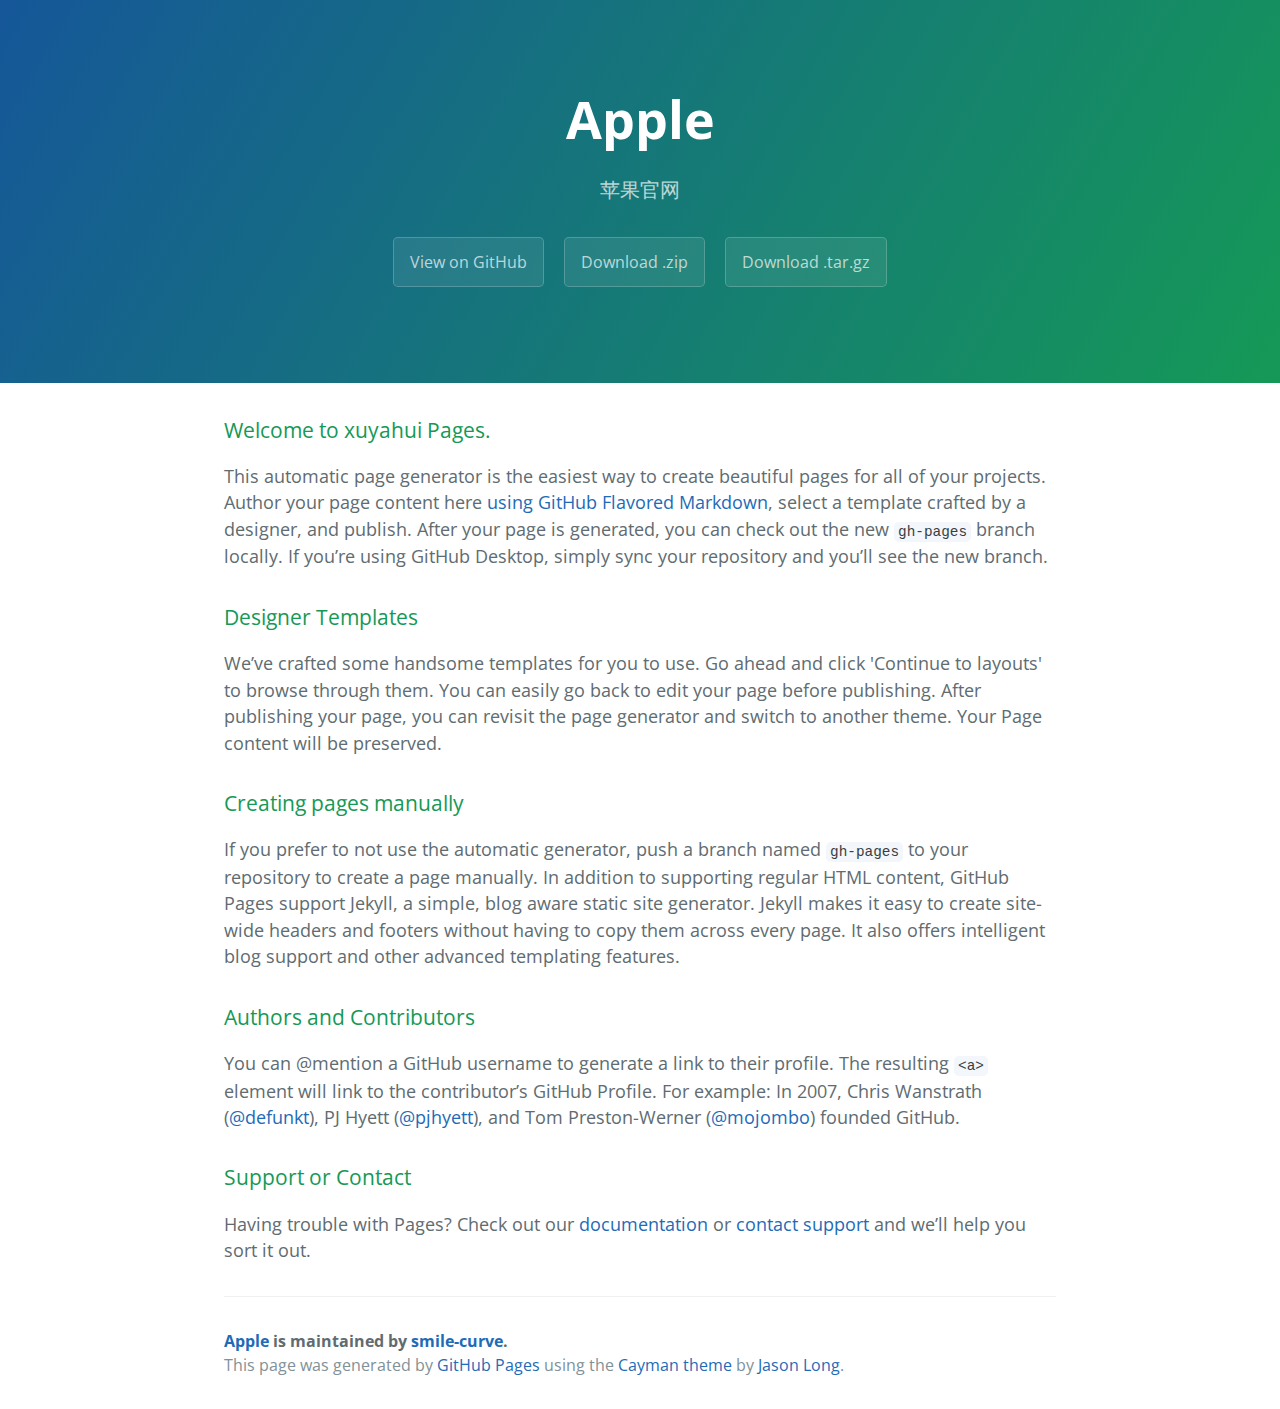
==== index.html @ 1b6114a8 "Create gh-pages branch via GitHub" ====
<!DOCTYPE html>
<html lang="en-us">
  <head>
    <meta charset="UTF-8">
    <title>Apple by smile-curve</title>
    <meta name="viewport" content="width=device-width, initial-scale=1">
    <link rel="stylesheet" type="text/css" href="stylesheets/normalize.css" media="screen">
    <link href='https://fonts.googleapis.com/css?family=Open+Sans:400,700' rel='stylesheet' type='text/css'>
    <link rel="stylesheet" type="text/css" href="stylesheets/stylesheet.css" media="screen">
    <link rel="stylesheet" type="text/css" href="stylesheets/github-light.css" media="screen">
  </head>
  <body>
    <section class="page-header">
      <h1 class="project-name">Apple</h1>
      <h2 class="project-tagline">苹果官网</h2>
      <a href="https://github.com/smile-curve/apple" class="btn">View on GitHub</a>
      <a href="https://github.com/smile-curve/apple/zipball/master" class="btn">Download .zip</a>
      <a href="https://github.com/smile-curve/apple/tarball/master" class="btn">Download .tar.gz</a>
    </section>

    <section class="main-content">
      <h3>
<a id="welcome-to-xuyahui-pages" class="anchor" href="#welcome-to-xuyahui-pages" aria-hidden="true"><span aria-hidden="true" class="octicon octicon-link"></span></a>Welcome to xuyahui Pages.</h3>

<p>This automatic page generator is the easiest way to create beautiful pages for all of your projects. Author your page content here <a href="https://guides.github.com/features/mastering-markdown/">using GitHub Flavored Markdown</a>, select a template crafted by a designer, and publish. After your page is generated, you can check out the new <code>gh-pages</code> branch locally. If you’re using GitHub Desktop, simply sync your repository and you’ll see the new branch.</p>

<h3>
<a id="designer-templates" class="anchor" href="#designer-templates" aria-hidden="true"><span aria-hidden="true" class="octicon octicon-link"></span></a>Designer Templates</h3>

<p>We’ve crafted some handsome templates for you to use. Go ahead and click 'Continue to layouts' to browse through them. You can easily go back to edit your page before publishing. After publishing your page, you can revisit the page generator and switch to another theme. Your Page content will be preserved.</p>

<h3>
<a id="creating-pages-manually" class="anchor" href="#creating-pages-manually" aria-hidden="true"><span aria-hidden="true" class="octicon octicon-link"></span></a>Creating pages manually</h3>

<p>If you prefer to not use the automatic generator, push a branch named <code>gh-pages</code> to your repository to create a page manually. In addition to supporting regular HTML content, GitHub Pages support Jekyll, a simple, blog aware static site generator. Jekyll makes it easy to create site-wide headers and footers without having to copy them across every page. It also offers intelligent blog support and other advanced templating features.</p>

<h3>
<a id="authors-and-contributors" class="anchor" href="#authors-and-contributors" aria-hidden="true"><span aria-hidden="true" class="octicon octicon-link"></span></a>Authors and Contributors</h3>

<p>You can @mention a GitHub username to generate a link to their profile. The resulting <code>&lt;a&gt;</code> element will link to the contributor’s GitHub Profile. For example: In 2007, Chris Wanstrath (<a href="https://github.com/defunkt" class="user-mention">@defunkt</a>), PJ Hyett (<a href="https://github.com/pjhyett" class="user-mention">@pjhyett</a>), and Tom Preston-Werner (<a href="https://github.com/mojombo" class="user-mention">@mojombo</a>) founded GitHub.</p>

<h3>
<a id="support-or-contact" class="anchor" href="#support-or-contact" aria-hidden="true"><span aria-hidden="true" class="octicon octicon-link"></span></a>Support or Contact</h3>

<p>Having trouble with Pages? Check out our <a href="https://help.github.com/pages">documentation</a> or <a href="https://github.com/contact">contact support</a> and we’ll help you sort it out.</p>

      <footer class="site-footer">
        <span class="site-footer-owner"><a href="https://github.com/smile-curve/apple">Apple</a> is maintained by <a href="https://github.com/smile-curve">smile-curve</a>.</span>

        <span class="site-footer-credits">This page was generated by <a href="https://pages.github.com">GitHub Pages</a> using the <a href="https://github.com/jasonlong/cayman-theme">Cayman theme</a> by <a href="https://twitter.com/jasonlong">Jason Long</a>.</span>
      </footer>

    </section>

  
  </body>
</html>
---- stylesheets/stylesheet.css ----
* {
  box-sizing: border-box; }

body {
  padding: 0;
  margin: 0;
  font-family: "Open Sans", "Helvetica Neue", Helvetica, Arial, sans-serif;
  font-size: 16px;
  line-height: 1.5;
  color: #606c71; }

a {
  color: #1e6bb8;
  text-decoration: none; }
  a:hover {
    text-decoration: underline; }

.btn {
  display: inline-block;
  margin-bottom: 1rem;
  color: rgba(255, 255, 255, 0.7);
  background-color: rgba(255, 255, 255, 0.08);
  border-color: rgba(255, 255, 255, 0.2);
  border-style: solid;
  border-width: 1px;
  border-radius: 0.3rem;
  transition: color 0.2s, background-color 0.2s, border-color 0.2s; }
  .btn + .btn {
    margin-left: 1rem; }

.btn:hover {
  color: rgba(255, 255, 255, 0.8);
  text-decoration: none;
  background-color: rgba(255, 255, 255, 0.2);
  border-color: rgba(255, 255, 255, 0.3); }

@media screen and (min-width: 64em) {
  .btn {
    padding: 0.75rem 1rem; } }

@media screen and (min-width: 42em) and (max-width: 64em) {
  .btn {
    padding: 0.6rem 0.9rem;
    font-size: 0.9rem; } }

@media screen and (max-width: 42em) {
  .btn {
    display: block;
    width: 100%;
    padding: 0.75rem;
    font-size: 0.9rem; }
    .btn + .btn {
      margin-top: 1rem;
      margin-left: 0; } }

.page-header {
  color: #fff;
  text-align: center;
  background-color: #159957;
  background-image: linear-gradient(120deg, #155799, #159957); }

@media screen and (min-width: 64em) {
  .page-header {
    padding: 5rem 6rem; } }

@media screen and (min-width: 42em) and (max-width: 64em) {
  .page-header {
    padding: 3rem 4rem; } }

@media screen and (max-width: 42em) {
  .page-header {
    padding: 2rem 1rem; } }

.project-name {
  margin-top: 0;
  margin-bottom: 0.1rem; }

@media screen and (min-width: 64em) {
  .project-name {
    font-size: 3.25rem; } }

@media screen and (min-width: 42em) and (max-width: 64em) {
  .project-name {
    font-size: 2.25rem; } }

@media screen and (max-width: 42em) {
  .project-name {
    font-size: 1.75rem; } }

.project-tagline {
  margin-bottom: 2rem;
  font-weight: normal;
  opacity: 0.7; }

@media screen and (min-width: 64em) {
  .project-tagline {
    font-size: 1.25rem; } }

@media screen and (min-width: 42em) and (max-width: 64em) {
  .project-tagline {
    font-size: 1.15rem; } }

@media screen and (max-width: 42em) {
  .project-tagline {
    font-size: 1rem; } }

.main-content :first-child {
  margin-top: 0; }
.main-content img {
  max-width: 100%; }
.main-content h1, .main-content h2, .main-content h3, .main-content h4, .main-content h5, .main-content h6 {
  margin-top: 2rem;
  margin-bottom: 1rem;
  font-weight: normal;
  color: #159957; }
.main-content p {
  margin-bottom: 1em; }
.main-content code {
  padding: 2px 4px;
  font-family: Consolas, "Liberation Mono", Menlo, Courier, monospace;
  font-size: 0.9rem;
  color: #383e41;
  background-color: #f3f6fa;
  border-radius: 0.3rem; }
.main-content pre {
  padding: 0.8rem;
  margin-top: 0;
  margin-bottom: 1rem;
  font: 1rem Consolas, "Liberation Mono", Menlo, Courier, monospace;
  color: #567482;
  word-wrap: normal;
  background-color: #f3f6fa;
  border: solid 1px #dce6f0;
  border-radius: 0.3rem; }
  .main-content pre > code {
    padding: 0;
    margin: 0;
    font-size: 0.9rem;
    color: #567482;
    word-break: normal;
    white-space: pre;
    background: transparent;
    border: 0; }
.main-content .highlight {
  margin-bottom: 1rem; }
  .main-content .highlight pre {
    margin-bottom: 0;
    word-break: normal; }
.main-content .highlight pre, .main-content pre {
  padding: 0.8rem;
  overflow: auto;
  font-size: 0.9rem;
  line-height: 1.45;
  border-radius: 0.3rem; }
.main-content pre code, .main-content pre tt {
  display: inline;
  max-width: initial;
  padding: 0;
  margin: 0;
  overflow: initial;
  line-height: inherit;
  word-wrap: normal;
  background-color: transparent;
  border: 0; }
  .main-content pre code:before, .main-content pre code:after, .main-content pre tt:before, .main-content pre tt:after {
    content: normal; }
.main-content ul, .main-content ol {
  margin-top: 0; }
.main-content blockquote {
  padding: 0 1rem;
  margin-left: 0;
  color: #819198;
  border-left: 0.3rem solid #dce6f0; }
  .main-content blockquote > :first-child {
    margin-top: 0; }
  .main-content blockquote > :last-child {
    margin-bottom: 0; }
.main-content table {
  display: block;
  width: 100%;
  overflow: auto;
  word-break: normal;
  word-break: keep-all; }
  .main-content table th {
    font-weight: bold; }
  .main-content table th, .main-content table td {
    padding: 0.5rem 1rem;
    border: 1px solid #e9ebec; }
.main-content dl {
  padding: 0; }
  .main-content dl dt {
    padding: 0;
    margin-top: 1rem;
    font-size: 1rem;
    font-weight: bold; }
  .main-content dl dd {
    padding: 0;
    margin-bottom: 1rem; }
.main-content hr {
  height: 2px;
  padding: 0;
  margin: 1rem 0;
  background-color: #eff0f1;
  border: 0; }

@media screen and (min-width: 64em) {
  .main-content {
    max-width: 64rem;
    padding: 2rem 6rem;
    margin: 0 auto;
    font-size: 1.1rem; } }

@media screen and (min-width: 42em) and (max-width: 64em) {
  .main-content {
    padding: 2rem 4rem;
    font-size: 1.1rem; } }

@media screen and (max-width: 42em) {
  .main-content {
    padding: 2rem 1rem;
    font-size: 1rem; } }

.site-footer {
  padding-top: 2rem;
  margin-top: 2rem;
  border-top: solid 1px #eff0f1; }

.site-footer-owner {
  display: block;
  font-weight: bold; }

.site-footer-credits {
  color: #819198; }

@media screen and (min-width: 64em) {
  .site-footer {
    font-size: 1rem; } }

@media screen and (min-width: 42em) and (max-width: 64em) {
  .site-footer {
    font-size: 1rem; } }

@media screen and (max-width: 42em) {
  .site-footer {
    font-size: 0.9rem; } }
---- stylesheets/github-light.css ----
/*
The MIT License (MIT)

Copyright (c) 2016 GitHub, Inc.

Permission is hereby granted, free of charge, to any person obtaining a copy
of this software and associated documentation files (the "Software"), to deal
in the Software without restriction, including without limitation the rights
to use, copy, modify, merge, publish, distribute, sublicense, and/or sell
copies of the Software, and to permit persons to whom the Software is
furnished to do so, subject to the following conditions:

The above copyright notice and this permission notice shall be included in all
copies or substantial portions of the Software.

THE SOFTWARE IS PROVIDED "AS IS", WITHOUT WARRANTY OF ANY KIND, EXPRESS OR
IMPLIED, INCLUDING BUT NOT LIMITED TO THE WARRANTIES OF MERCHANTABILITY,
FITNESS FOR A PARTICULAR PURPOSE AND NONINFRINGEMENT. IN NO EVENT SHALL THE
AUTHORS OR COPYRIGHT HOLDERS BE LIABLE FOR ANY CLAIM, DAMAGES OR OTHER
LIABILITY, WHETHER IN AN ACTION OF CONTRACT, TORT OR OTHERWISE, ARISING FROM,
OUT OF OR IN CONNECTION WITH THE SOFTWARE OR THE USE OR OTHER DEALINGS IN THE
SOFTWARE.

*/

.pl-c /* comment */ {
  color: #969896;
}

.pl-c1 /* constant, variable.other.constant, support, meta.property-name, support.constant, support.variable, meta.module-reference, markup.raw, meta.diff.header */,
.pl-s .pl-v /* string variable */ {
  color: #0086b3;
}

.pl-e /* entity */,
.pl-en /* entity.name */ {
  color: #795da3;
}

.pl-smi /* variable.parameter.function, storage.modifier.package, storage.modifier.import, storage.type.java, variable.other */,
.pl-s .pl-s1 /* string source */ {
  color: #333;
}

.pl-ent /* entity.name.tag */ {
  color: #63a35c;
}

.pl-k /* keyword, storage, storage.type */ {
  color: #a71d5d;
}

.pl-s /* string */,
.pl-pds /* punctuation.definition.string, string.regexp.character-class */,
.pl-s .pl-pse .pl-s1 /* string punctuation.section.embedded source */,
.pl-sr /* string.regexp */,
.pl-sr .pl-cce /* string.regexp constant.character.escape */,
.pl-sr .pl-sre /* string.regexp source.ruby.embedded */,
.pl-sr .pl-sra /* string.regexp string.regexp.arbitrary-repitition */ {
  color: #183691;
}

.pl-v /* variable */ {
  color: #ed6a43;
}

.pl-id /* invalid.deprecated */ {
  color: #b52a1d;
}

.pl-ii /* invalid.illegal */ {
  color: #f8f8f8;
  background-color: #b52a1d;
}

.pl-sr .pl-cce /* string.regexp constant.character.escape */ {
  font-weight: bold;
  color: #63a35c;
}

.pl-ml /* markup.list */ {
  color: #693a17;
}

.pl-mh /* markup.heading */,
.pl-mh .pl-en /* markup.heading entity.name */,
.pl-ms /* meta.separator */ {
  font-weight: bold;
  color: #1d3e81;
}

.pl-mq /* markup.quote */ {
  color: #008080;
}

.pl-mi /* markup.italic */ {
  font-style: italic;
  color: #333;
}

.pl-mb /* markup.bold */ {
  font-weight: bold;
  color: #333;
}

.pl-md /* markup.deleted, meta.diff.header.from-file */ {
  color: #bd2c00;
  background-color: #ffecec;
}

.pl-mi1 /* markup.inserted, meta.diff.header.to-file */ {
  color: #55a532;
  background-color: #eaffea;
}

.pl-mdr /* meta.diff.range */ {
  font-weight: bold;
  color: #795da3;
}

.pl-mo /* meta.output */ {
  color: #1d3e81;
}
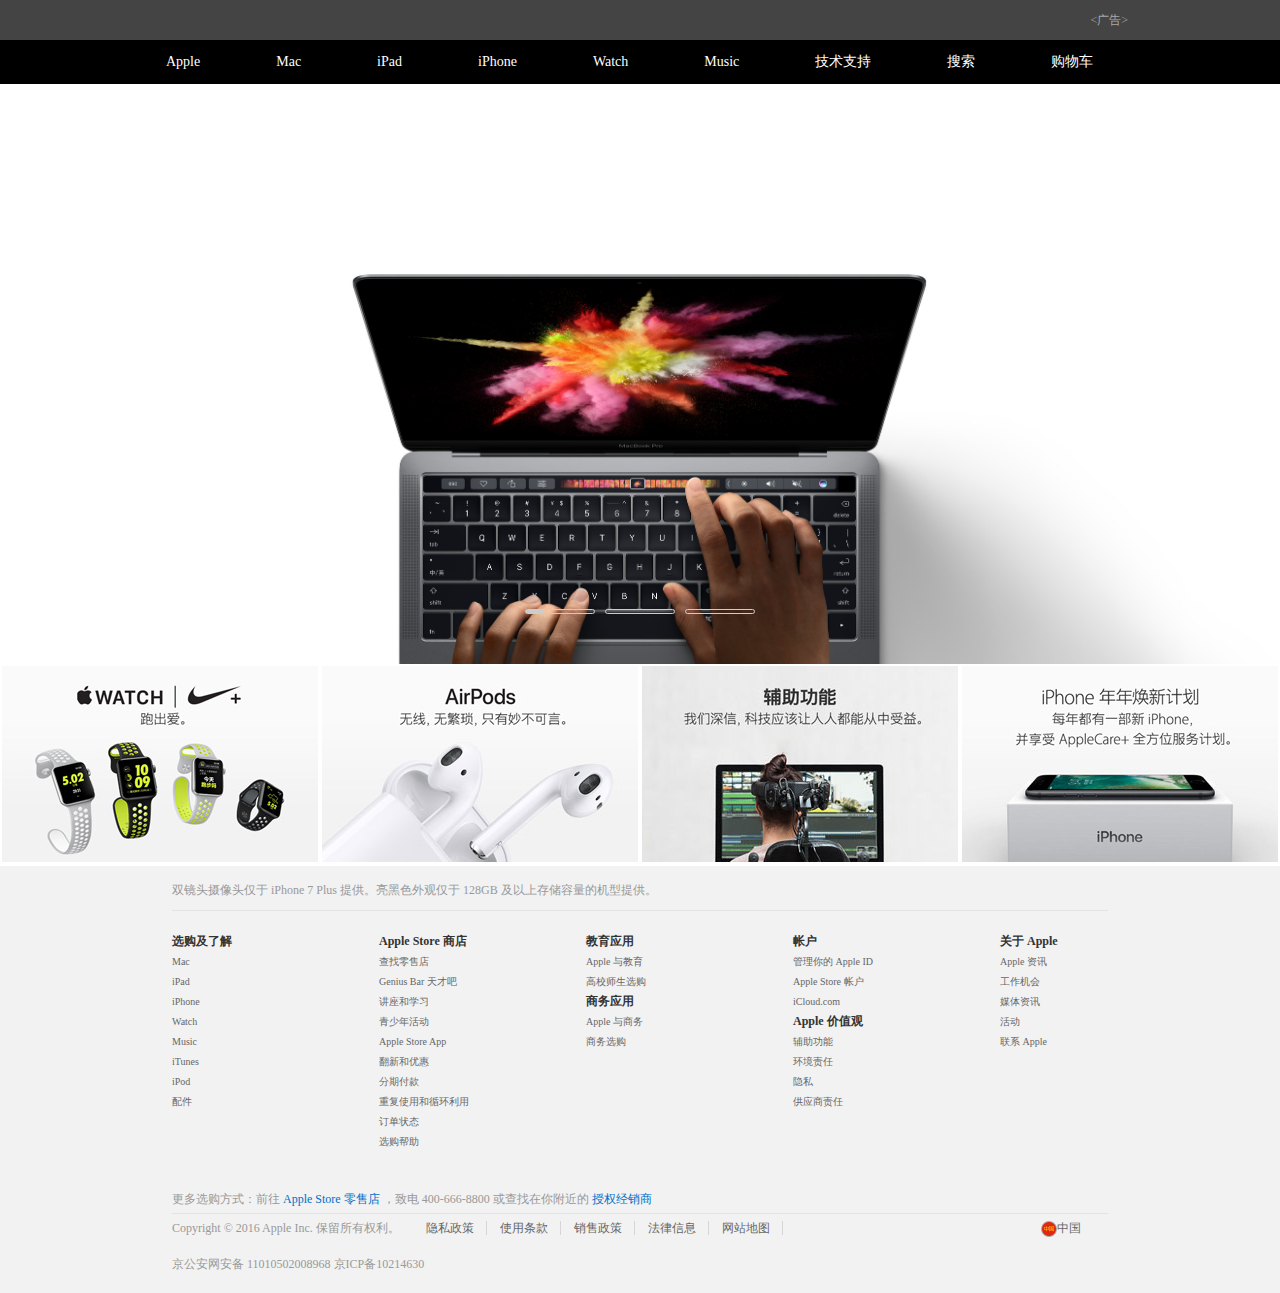
==== commit 99009086: "update apple" ====
--- a/index.html
+++ b/index.html
@@ -1,57 +1,280 @@
-<!DOCTYPE html>
-<html lang="en-us">
-  <head>
+<!doctype html>
+<html lang="en">
+<head>
     <meta charset="UTF-8">
-    <title>Apple by smile-curve</title>
-    <meta name="viewport" content="width=device-width, initial-scale=1">
-    <link rel="stylesheet" type="text/css" href="stylesheets/normalize.css" media="screen">
-    <link href='https://fonts.googleapis.com/css?family=Open+Sans:400,700' rel='stylesheet' type='text/css'>
-    <link rel="stylesheet" type="text/css" href="stylesheets/stylesheet.css" media="screen">
-    <link rel="stylesheet" type="text/css" href="stylesheets/github-light.css" media="screen">
-  </head>
-  <body>
-    <section class="page-header">
-      <h1 class="project-name">Apple</h1>
-      <h2 class="project-tagline">苹果官网</h2>
-      <a href="https://github.com/smile-curve/apple" class="btn">View on GitHub</a>
-      <a href="https://github.com/smile-curve/apple/zipball/master" class="btn">Download .zip</a>
-      <a href="https://github.com/smile-curve/apple/tarball/master" class="btn">Download .tar.gz</a>
-    </section>
+    <meta name="viewport"
+          content="width=device-width, user-scalable=no, initial-scale=1.0, maximum-scale=1.0, minimum-scale=1.0">
+    <meta http-equiv="X-UA-Compatible" content="ie=edge">
+    <title>apple</title>
+    <link rel="stylesheet" href="css/index.css">
+    <link rel="stylesheet" href="css/less1.css">
+    <script src="js/jquery.js"></script>
+    <script src="js/index.js"></script>
+</head>
+<body>
+<!--广告条-->
+<div class="advertisement">
+    <div class="advertisement-text"><广告></div>
+</div>
+<!--导航栏-->
+<header>
+    <div class="large">
+        <a href="">Apple</a>
+        <a href="">Mac</a>
+        <a href="">iPad</a>
+        <a href="">iPhone</a>
+        <a href="">Watch</a>
+        <a href="">Music</a>
+        <a href="">技术支持</a>
+        <a href="">搜索</a>
+        <a href="">购物车</a>
+    </div>
+    <div class="small">
+        <div class="menu options">
+            <a href="javescript:;">〓</a>
+            <div class="son">
+                <a href="">Mac</a>
+                <a href="">iPad</a>
+                <a href="">iPhone</a>
+                <a href="">Watch</a>
+                <a href="">Music</a>
+                <a href="">技术支持</a>
+                <a href="">搜索</a>
+            </div>
+        </div>
+        <div class="logo options">
+            <a href="">logo</a>
+        </div>
+        <div class="text options">
+            <a href="">标志</a>
+        </div>
+    </div>
+</header>
+<!--轮播图-->
+<div class="wheel">
+    <ul class="box">
+        <li class="one list"></li>
+        <li class="two list"></li>
+        <li class="three list"></li>
+    </ul>
+    <div class="btns">
+        <div class="btns-list">
+            <div class="progress"></div>
+        </div>
+        <div class="btns-list">
+            <div class="progress"></div>
+        </div>
+        <div class="btns-list">
+            <div class="progress"></div>
+        </div>
+    </div>
+    <div class="left">
+        <div class="leftbtn">&lt;</div>
+    </div>
+    <div class="right">
+        <div class="rightbtn">&gt;</div>
+    </div>
+</div>
+<!--流式布局-->
+<div class="container-fluid img-list">
+    <div class="row">
+        <div class="col-l-3 col-m-6">
+            <a href=""></a>
+        </div>
+        <div class="col-l-3 col-m-6">
+            <a href=""></a>
+        </div>
+        <div class="col-l-3 col-m-6">
+            <a href=""></a>
+        </div>
+        <div class="col-l-3 col-m-6">
+            <a href=""></a>
+        </div>
+    </div>
+</div>
+<!--底部-->
+<footer>
+    <div class="content">
+        <div class="section">
+            <ul>
+                <li>双镜头摄像头仅于 iPhone 7 Plus 提供。亮黑色外观仅于 128GB 及以上存储容量的机型提供。</li>
+            </ul>
+        </div>
+        <div class="directory">
+            <div class="container">
+                <div class="row">
+                    <div class="column">
+                        <h1>选购及了解</h1>
+                        <ul>
+                            <li><a href="">Mac</a></li>
+                            <li><a href="">iPad</a></li>
+                            <li><a href="">iPhone</a></li>
+                            <li><a href="">Watch</a></li>
+                            <li><a href="">Music</a></li>
+                            <li><a href="">iTunes</a></li>
+                            <li><a href="">iPod</a></li>
+                            <li><a href="">配件</a></li>
+                        </ul>
+                    </div>
+                    <div class="column">
+                        <h1>Apple Store 商店</h1>
+                        <ul>
+                            <li><a href="">查找零售店</a></li>
+                            <li><a href="">Genius Bar 天才吧</a></li>
+                            <li><a href="">讲座和学习</a></li>
+                            <li><a href="">青少年活动</a></li>
+                            <li><a href="">Apple Store App</a></li>
+                            <li><a href="">翻新和优惠</a></li>
+                            <li><a href="">分期付款</a></li>
+                            <li><a href="">重复使用和循环利用</a></li>
+                            <li><a href="">订单状态</a></li>
+                            <li><a href="">选购帮助</a></li>
+                        </ul>
+                    </div>
+                    <div class="column">
+                        <h1>教育应用</h1>
+                        <ul>
+                            <li><a href="">Apple 与教育</a></li>
+                            <li><a href="">高校师生选购</a></li>
+                        </ul>
+                        <h1>商务应用</h1>
+                        <ul>
+                            <li><a href="">Apple 与商务</a></li>
+                            <li><a href="">商务选购</a></li>
+                        </ul>
+                    </div>
+                    <div class="column">
+                        <h1>帐户</h1>
+                        <ul>
+                            <li><a href="">管理你的 Apple ID</a></li>
+                            <li><a href="">Apple Store 帐户</a></li>
+                            <li><a href="">iCloud.com</a></li>
+                        </ul>
+                        <h1>Apple 价值观</h1>
+                        <ul>
+                            <li><a href="">辅助功能</a></li>
+                            <li><a href="">环境责任</a></li>
+                            <li><a href="">隐私</a></li>
+                            <li><a href="">供应商责任</a></li>
+                        </ul>
+                    </div>
+                    <div class="column">
+                        <h1>关于 Apple</h1>
+                        <ul>
+                            <li><a href="">Apple 资讯</a></li>
+                            <li><a href="">工作机会</a></li>
+                            <li><a href="">媒体资讯</a></li>
+                            <li><a href="">活动</a></li>
+                            <li><a href="">联系 Apple</a></li>
+                        </ul>
+                    </div>
+                </div>
+            </div>
+        </div>
+        <div class="">
+            <div class="merge container-fuild">
+                <div class="row">
+                    <div class="column_title">
+                        <h4 class="col-s-12">选购及了解</h4>
+                        <ul class="merge_son">
+                            <li><a href="">Mac</a></li>
+                            <li><a href="">iPad</a></li>
+                            <li><a href="">iPhone</a></li>
+                            <li><a href="">Watch</a></li>
+                            <li><a href="">Music</a></li>
+                            <li><a href="">iTunes</a></li>
+                            <li><a href="">iPod</a></li>
+                            <li><a href="">配件</a></li>
+                        </ul>
+                    </div>
+                    <div class="column_title">
+                        <h4 href="">Apple Store 商店</h4>
+                        <ul class="merge_son">
+                            <li><a href="">查找零售店</a></li>
+                            <li><a href="">Genius Bar 天才吧</a></li>
+                            <li><a href="">讲座和学习</a></li>
+                            <li><a href="">青少年活动</a></li>
+                            <li><a href="">Apple Store App</a></li>
+                            <li><a href="">翻新和优惠</a></li>
+                            <li><a href="">分期付款</a></li>
+                            <li><a href="">重复使用和循环利用</a></li>
+                            <li><a href="">订单状态</a></li>
+                            <li><a href="">选购帮助</a></li>
+                        </ul>
+                    </div>
+                    <div class="column_title">
+                        <h4 href="">教育应用</h4>
+                        <ul class="merge_son">
+                            <li><a href="">Apple 与教育</a></li>
+                            <li><a href="">高校师生选购</a></li>
+                        </ul>
+                    </div>
+                    <div class="column_title">
+                        <h4 href="">商务应用</h4>
+                        <ul class="merge_son">
+                            <li><a href="">Apple 与商务</a></li>
+                            <li><a href="">商务选购</a></li>
+                        </ul>
+                    </div>
+                    <div class="column_title">
+                        <h4 href="">帐户</h4>
+                        <ul class="merge_son">
+                            <li><a href="">管理你的 Apple ID</a></li>
+                            <li><a href="">Apple Store 帐户</a></li>
+                            <li><a href="">iCloud.com</a></li>
+                        </ul>
+                    </div>
+                    <div class="column_title">
+                        <h4 href="">Apple 价值观</h4>
+                        <ul class="merge_son">
+                            <li><a href="">辅助功能</a></li>
+                            <li><a href="">环境责任</a></li>
+                            <li><a href="">隐私</a></li>
+                            <li><a href="">供应商责任</a></li>
+                        </ul>
+                    </div>
+                    <div class="column_title">
+                        <h4 href="">关于 Apple</h4>
+                        <ul class="merge_son">
+                            <li><a href="">Apple 资讯</a></li>
+                            <li><a href="">工作机会</a></li>
+                            <li><a href="">媒体资讯</a></li>
+                            <li><a href="">活动</a></li>
+                            <li><a href="">联系 Apple</a></li>
+                        </ul>
+                    </div>
 
-    <section class="main-content">
-      <h3>
-<a id="welcome-to-xuyahui-pages" class="anchor" href="#welcome-to-xuyahui-pages" aria-hidden="true"><span aria-hidden="true" class="octicon octicon-link"></span></a>Welcome to xuyahui Pages.</h3>
-
-<p>This automatic page generator is the easiest way to create beautiful pages for all of your projects. Author your page content here <a href="https://guides.github.com/features/mastering-markdown/">using GitHub Flavored Markdown</a>, select a template crafted by a designer, and publish. After your page is generated, you can check out the new <code>gh-pages</code> branch locally. If you’re using GitHub Desktop, simply sync your repository and you’ll see the new branch.</p>
-
-<h3>
-<a id="designer-templates" class="anchor" href="#designer-templates" aria-hidden="true"><span aria-hidden="true" class="octicon octicon-link"></span></a>Designer Templates</h3>
-
-<p>We’ve crafted some handsome templates for you to use. Go ahead and click 'Continue to layouts' to browse through them. You can easily go back to edit your page before publishing. After publishing your page, you can revisit the page generator and switch to another theme. Your Page content will be preserved.</p>
-
-<h3>
-<a id="creating-pages-manually" class="anchor" href="#creating-pages-manually" aria-hidden="true"><span aria-hidden="true" class="octicon octicon-link"></span></a>Creating pages manually</h3>
-
-<p>If you prefer to not use the automatic generator, push a branch named <code>gh-pages</code> to your repository to create a page manually. In addition to supporting regular HTML content, GitHub Pages support Jekyll, a simple, blog aware static site generator. Jekyll makes it easy to create site-wide headers and footers without having to copy them across every page. It also offers intelligent blog support and other advanced templating features.</p>
-
-<h3>
-<a id="authors-and-contributors" class="anchor" href="#authors-and-contributors" aria-hidden="true"><span aria-hidden="true" class="octicon octicon-link"></span></a>Authors and Contributors</h3>
-
-<p>You can @mention a GitHub username to generate a link to their profile. The resulting <code>&lt;a&gt;</code> element will link to the contributor’s GitHub Profile. For example: In 2007, Chris Wanstrath (<a href="https://github.com/defunkt" class="user-mention">@defunkt</a>), PJ Hyett (<a href="https://github.com/pjhyett" class="user-mention">@pjhyett</a>), and Tom Preston-Werner (<a href="https://github.com/mojombo" class="user-mention">@mojombo</a>) founded GitHub.</p>
-
-<h3>
-<a id="support-or-contact" class="anchor" href="#support-or-contact" aria-hidden="true"><span aria-hidden="true" class="octicon octicon-link"></span></a>Support or Contact</h3>
-
-<p>Having trouble with Pages? Check out our <a href="https://help.github.com/pages">documentation</a> or <a href="https://github.com/contact">contact support</a> and we’ll help you sort it out.</p>
-
-      <footer class="site-footer">
-        <span class="site-footer-owner"><a href="https://github.com/smile-curve/apple">Apple</a> is maintained by <a href="https://github.com/smile-curve">smile-curve</a>.</span>
-
-        <span class="site-footer-credits">This page was generated by <a href="https://pages.github.com">GitHub Pages</a> using the <a href="https://github.com/jasonlong/cayman-theme">Cayman theme</a> by <a href="https://twitter.com/jasonlong">Jason Long</a>.</span>
-      </footer>
-
-    </section>
-
-  
-  </body>
-</html>
+                </div>
+            </div>
+        </div>
+        <div class="footer">
+            <div class="footer-shop">
+                更多选购方式：前往
+                <span><a href="">Apple Store 零售店</a></span>
+                ，致电 400-666-8800 或查找在你附近的
+                <span><a href="">授权经销商</a></span>
+            </div>
+            <div class="legal">
+                <div>Copyright © 2016 Apple Inc. 保留所有权利。</div>
+                <div class="link">
+                    <a href="">隐私政策</a>
+                    <a href="">使用条款</a>
+                    <a href="">销售政策</a>
+                    <a href="">法律信息</a>
+                    <a href="">网站地图</a>
+                </div>
+                <div class="locale">
+                    <a href="" title="选择你的国家或地区">
+                        <span></span>中国
+                    </a>
+                </div>
+            </div>
+        </div>
+        <p class="bottoms">
+            京公安网安备 11010502008968
+            <a href="">京ICP备10214630</a>
+        </p>
+    </div>
+</footer>
+</body>
+</html>--- a/css/index.css
+++ b/css/index.css
@@ -0,0 +1,436 @@
+.advertisement {
+    background: #444;
+    line-height: 40px;
+    width: 100%;
+    height: 40px;
+}
+.advertisement .advertisement-text {
+    color: #a8a8aa;
+    font-size: 12px;
+    display: block;
+    line-height: 40px;
+    overflow: hidden;
+    text-align: right;
+    max-width: 976px;
+    margin: 0 auto;
+}
+header{
+    width:100%;
+    background: #000;
+    height:44px;
+}
+.large{
+    margin:auto;
+    max-width: 1024px;
+    height:100%;
+}
+.large a{
+    float: left;
+    line-height:44px;
+    color: #fff;
+    padding:0 8px;
+    margin:0 30px;
+    font-size: 14px;
+}
+.small{
+    background: #000;
+}
+.small .options{
+    float: left;
+}
+.small .menu{
+    width:10%;
+    position: relative;
+}
+.small .logo{
+    width:80%;
+    text-align: center;
+}
+.small .text{
+    width:10%;
+    text-align: right;
+}
+.small a{
+    line-height:44px;
+    color: #fff;
+    padding:5px;
+}
+.small .menu .son{
+    width:100%;
+    height:500px;
+    background: #000;
+    padding-left:40px;
+    z-index: 999;
+    position: absolute;
+    top:44px;
+    display: none;
+}
+.small .menu .son a{
+    font-size: 20px;
+    line-height:25px;
+    display: block;
+    width:100%;
+    padding:10px 0;
+    border-bottom: 1px solid #333;
+}
+.small .menu .son a:last-child{
+    border-bottom: 1px solid #fff;
+}
+.large{
+    display: none;
+}
+.small{
+    display: block;
+}
+/*轮播图*/
+.wheel{
+    height: 580px;
+    width:100%;
+    position: relative;
+    overflow: hidden;
+}
+.box{
+    width:100%;
+    height:100%;
+    position: relative;
+}
+.box .list{
+    position: absolute;
+    width:100%;
+    height:100%;
+}
+.box .one{
+    background: #fff url("../img/pro_s.jpg") no-repeat ;
+    background-position: center bottom;
+    background-size: contain;
+}
+.box .two{
+    background: #000 url("../img/iphone.jpg") no-repeat ;
+    background-position: center bottom;
+    background-size: contain;
+    left: 100%;
+}
+.box .three{
+    background: #000 url("../img/kk_s.jpg") no-repeat ;
+    background-position: center bottom;
+    background-size: contain;
+    left:100%;
+}
+.leftbtn,.rightbtn{
+    position: absolute;
+    top: 0;
+    bottom:0;
+    margin: auto;
+    width: 60px;
+    height: 60px;
+    border-radius: 50%;
+    text-align: center;
+    line-height:60px;
+    background: #ccc;
+    cursor: pointer;
+    font-size: 30px;
+}
+.leftbtn{
+    left: 20px;
+    opacity:0;
+    transition: opacity 1s linear;
+}
+.rightbtn{
+    right: 20px;
+    opacity:0;
+    transition: opacity 1s linear;
+}
+.left:hover>.leftbtn{
+    opacity:1;
+}
+.right:hover>.rightbtn{
+    opacity:1;
+}
+.left{
+    width: 20%;
+    height:100%;
+    position: absolute;
+    top:0;
+    left:0;
+    z-index: 99;
+}
+.right{
+    width: 20%;
+    height:100%;
+    position: absolute;
+    top:0;
+    right:0;
+    z-index: 99;
+}
+.btns{
+    width: 230px;
+    height: 5px;
+    position: absolute;
+    left: 0;
+    right: 0;
+    margin: 0 auto;
+    bottom: 50px;
+    z-index: 999;
+}
+.btns .btns-list{
+    float: left;
+    width: 70px;
+    height:100%;
+    margin-right: 10px;
+    border:1px solid #ccc;
+    border-radius: 5px;
+}
+.btns .btns-list:last-child{
+    margin-right: 0;
+}
+.btns .progress{
+    height: 100%;
+    background: #ccc;
+    width: 0;
+}
+
+.img-list div[class*=col]{
+    height: 200px;
+    border:2px solid #fff;
+    background-size: 736px 200px;
+}
+.img-list .row div:nth-child(1){
+     background: url("../img/1_s.jpg") no-repeat;
+    background-position: center;
+ }
+.img-list .row div:nth-child(2){
+    background: url("../img/2_s.jpg") no-repeat;
+    background-position: center;
+}
+.img-list .row div:nth-child(3){
+    background: url("../img/3_s.jpg") no-repeat;
+    background-position: center;
+}
+.img-list .row div:nth-child(4){
+    background: url("../img/4_s.jpg") no-repeat;
+    background-position: center;
+}
+/*底部*/
+.column_title{
+    width: 100%;
+    line-height:40px;
+    border-bottom: 1px solid #ddd;
+}
+.column_title h4:after{
+    content: '+';
+    float: right;
+    display: block;
+    clear: both;
+}
+.column_title h4 span{
+    position: absolute;
+    left:500px;
+}
+.merge_son{
+    height:auto;
+    display: none;
+    padding-left:20px;
+}
+.merge_son li{
+    line-height:30px;
+}
+.merge_son li a {
+    color: #666;
+}
+.merge{
+    display: block;
+    cursor: pointer;
+}
+.directory{
+    display: none;
+}
+@media screen and (min-width: 735px) {
+    .large{
+        display: block;
+    }
+    .small{
+        display: none;
+    }
+    .merge{
+        display: none;
+    }
+    .directory{
+        display: block;
+    }
+    .box .one{
+        background: #fff url("../img/pro_m.jpg") no-repeat;
+        background-size: contain;
+        background-position: center bottom;
+    }
+    .box .three{
+        background: #000 url("../img/kk_m.jpg") no-repeat;
+        background-size: contain;
+        background-position: center bottom;
+    }
+    .img-list div[class*=col]{
+        margin: 0 auto;
+        height: 200px;
+        border:2px solid #fff;
+        background-size: 640px 200px;
+    }
+    .img-list .row div:nth-child(1){
+        background: url("../img/1_m.jpg") no-repeat;
+        background-position: center;
+    }
+    .img-list .row div:nth-child(2){
+        background: url("../img/2_m.jpg") no-repeat;
+        background-position: center;
+    }
+    .img-list .row div:nth-child(3){
+        background: url("../img/3_m.jpg") no-repeat;
+        background-position: center;
+    }
+    .img-list .row div:nth-child(4){
+        background: url("../img/4_m.jpg") no-repeat;
+        background-position: center;
+    }
+}
+@media screen and (min-width: 1075px) {
+    .box .one{
+        background: #fff url("../img/pro_l.jpg") no-repeat;
+        background-size: contain;
+        background-position: center bottom;
+    }
+    .box .three{
+         background: #000 url("../img/kk_l.jpg") no-repeat;
+         background-size: contain;
+         background-position: center bottom;
+     }
+    .img-list div[class*=col]{
+        height: 200px;
+        border:2px solid #fff;
+        background-size: 360px 200px;
+    }
+    .img-list .row div:nth-child(1){
+        background: url("../img/1_l.jpg") no-repeat;
+        background-position: center;
+    }
+    .img-list .row div:nth-child(2){
+        background: url("../img/2_l.jpg") no-repeat;
+        background-position: center;
+    }
+    .img-list .row div:nth-child(3){
+        background: url("../img/3_l.jpg") no-repeat;
+        background-position: center;
+    }
+    .img-list .row div:nth-child(4){
+        background: url("../img/4_l.jpg") no-repeat;
+        background-position: center;
+    }
+}
+
+
+/*底部*/
+footer{
+    border-top: 2px solid #fff;
+    font-size: 12px;
+    background-color: #f2f2f2;
+    color: #666;
+    min-width: 1024px;
+    overflow: hidden;
+    position: relative;
+    z-index: 1;
+}
+.content {
+    margin: 0 auto;
+    padding: 0 22px;
+    max-width: 980px;
+}
+.section{
+    border-bottom: 1px solid #e3e3e3;
+    color: #999;
+    padding: 16px 0 11px;
+}
+.directory{
+    line-height: 1.66667;
+    font-weight: 400;
+    letter-spacing: normal;
+    position: relative;
+    z-index: 1;
+    padding-top: 20px;
+}
+.container{
+    width: 980px;
+    height: 240px;
+}
+.column{
+    width: 20%;
+    float: left;
+}
+.column h1{
+    font-size: 12px;
+    color: #333;
+}
+.column a{
+    font-size: 10px;
+    color: #666;
+}
+.column a:hover{
+    text-decoration: underline;
+}
+.footer{
+    color: #999;
+    padding: 20px 0 24px;
+}
+.footer-shop{
+    margin-bottom: 6px;
+    padding-bottom: 5px;
+    border-bottom: 1px solid #e3e3e3;
+}
+.footer-shop a{
+    color: #0070c9;
+}
+.footer-shop a:hover{
+    color: #333;
+    text-decoration: underline;
+}
+.legal div{
+    float: left;
+    margin-right: 26px;
+}
+.legal .link a{
+    color: #666;
+    border-right: 1px solid #d6d6d6;
+    margin-right: 10px;
+    padding-right: 12px;
+}
+.legal a:hover{
+    color: #333;
+    text-decoration: underline;
+}
+.legal .locale{
+    width: 41px;
+    height: 20px;
+    float: right;
+}
+.legal .locale a span{
+    background-repeat: no-repeat;
+    background-size: 16px 16px;
+    display: inline-block;
+    width: 16px;
+    height: 16px;
+    background-image: url("../img/china.png");
+    padding-right: 5px;
+    background-position: left center;
+    cursor: pointer;
+    float: left;
+    margin-top: 1px;
+}
+.legal .locale a{
+    color: #666;
+}
+.bottoms{
+    margin-bottom: 20px;
+    color: #999;
+}
+.bottoms a{
+    color: #999;
+}
+.bottoms a:hover{
+    text-decoration: underline;
+}
--- a/css/less1.css
+++ b/css/less1.css
@@ -0,0 +1,367 @@
+body,ul,li,h1,h2,h3,h4,h5,h6,input,form {
+  margin: 0;
+  padding: 0;
+  list-style: none;
+}
+a{
+  text-decoration: none;
+}
+* {
+  box-sizing: border-box;
+}
+/*小屏的时候*/
+.container {
+  width: 735px;
+  margin: auto;
+}
+.container > .row {
+  width: 100%;
+}
+.container > .row:before,
+.container > .row:after {
+  content: "";
+  display: block;
+}
+.container > .row:after {
+  clear: both;
+}
+.container-fluid {
+  width: 100%;
+  margin: auto;
+}
+.container-fluid > .row {
+  width: 100%;
+}
+.container-fluid > .row:before,
+.container-fluid > .row:after {
+  content: "";
+  display: block;
+}
+.container-fluid > .row:after {
+  clear: both;
+}
+/*清除浮动*/
+/*最小屏*/
+.container > .row > .col-s-1 {
+  float: left;
+  width: 8.33333333%;
+}
+.container-fluid > .row > .col-s-1 {
+  float: left;
+  width: 8.33333333%;
+}
+.container > .row > .col-s-2 {
+  float: left;
+  width: 16.66666667%;
+}
+.container-fluid > .row > .col-s-2 {
+  float: left;
+  width: 16.66666667%;
+}
+.container > .row > .col-s-3 {
+  float: left;
+  width: 25%;
+}
+.container-fluid > .row > .col-s-3 {
+  float: left;
+  width: 25%;
+}
+.container > .row > .col-s-4 {
+  float: left;
+  width: 33.33333333%;
+}
+.container-fluid > .row > .col-s-4 {
+  float: left;
+  width: 33.33333333%;
+}
+.container > .row > .col-s-5 {
+  float: left;
+  width: 41.66666667%;
+}
+.container-fluid > .row > .col-s-5 {
+  float: left;
+  width: 41.66666667%;
+}
+.container > .row > .col-s-6 {
+  float: left;
+  width: 50%;
+}
+.container-fluid > .row > .col-s-6 {
+  float: left;
+  width: 50%;
+}
+.container > .row > .col-s-7 {
+  float: left;
+  width: 58.33333333%;
+}
+.container-fluid > .row > .col-s-7 {
+  float: left;
+  width: 58.33333333%;
+}
+.container > .row > .col-s-8 {
+  float: left;
+  width: 66.66666667%;
+}
+.container-fluid > .row > .col-s-8 {
+  float: left;
+  width: 66.66666667%;
+}
+.container > .row > .col-s-9 {
+  float: left;
+  width: 75%;
+}
+.container-fluid > .row > .col-s-9 {
+  float: left;
+  width: 75%;
+}
+.container > .row > .col-s-10 {
+  float: left;
+  width: 83.33333333%;
+}
+.container-fluid > .row > .col-s-10 {
+  float: left;
+  width: 83.33333333%;
+}
+.container > .row > .col-s-11 {
+  float: left;
+  width: 91.66666667%;
+}
+.container-fluid > .row > .col-s-11 {
+  float: left;
+  width: 91.66666667%;
+}
+.container > .row > .col-s-12 {
+  float: left;
+  width: 100%;
+}
+.container-fluid > .row > .col-s-12 {
+  float: left;
+  width: 100%;
+}
+.col-s-hide {
+  display: none;
+}
+/*中屏*/
+@media screen and (min-width: 735px) {
+  .container {
+    width: 735px;
+    margin: auto;
+  }
+  .container > .row > .col-m-1 {
+    float: left;
+    width: 8.33333333%;
+  }
+  .container-fluid > .row > .col-m-1 {
+    float: left;
+    width: 8.33333333%;
+  }
+  .container > .row > .col-m-2 {
+    float: left;
+    width: 16.66666667%;
+  }
+  .container-fluid > .row > .col-m-2 {
+    float: left;
+    width: 16.66666667%;
+  }
+  .container > .row > .col-m-3 {
+    float: left;
+    width: 25%;
+  }
+  .container-fluid > .row > .col-m-3 {
+    float: left;
+    width: 25%;
+  }
+  .container > .row > .col-m-4 {
+    float: left;
+    width: 33.33333333%;
+  }
+  .container-fluid > .row > .col-m-4 {
+    float: left;
+    width: 33.33333333%;
+  }
+  .container > .row > .col-m-5 {
+    float: left;
+    width: 41.66666667%;
+  }
+  .container-fluid > .row > .col-m-5 {
+    float: left;
+    width: 41.66666667%;
+  }
+  .container > .row > .col-m-6 {
+    float: left;
+    width: 50%;
+  }
+  .container-fluid > .row > .col-m-6 {
+    float: left;
+    width: 50%;
+  }
+  .container > .row > .col-m-7 {
+    float: left;
+    width: 58.33333333%;
+  }
+  .container-fluid > .row > .col-m-7 {
+    float: left;
+    width: 58.33333333%;
+  }
+  .container > .row > .col-m-8 {
+    float: left;
+    width: 66.66666667%;
+  }
+  .container-fluid > .row > .col-m-8 {
+    float: left;
+    width: 66.66666667%;
+  }
+  .container > .row > .col-m-9 {
+    float: left;
+    width: 75%;
+  }
+  .container-fluid > .row > .col-m-9 {
+    float: left;
+    width: 75%;
+  }
+  .container > .row > .col-m-10 {
+    float: left;
+    width: 83.33333333%;
+  }
+  .container-fluid > .row > .col-m-10 {
+    float: left;
+    width: 83.33333333%;
+  }
+  .container > .row > .col-m-11 {
+    float: left;
+    width: 91.66666667%;
+  }
+  .container-fluid > .row > .col-m-11 {
+    float: left;
+    width: 91.66666667%;
+  }
+  .container > .row > .col-m-12 {
+    float: left;
+    width: 100%;
+  }
+  .container-fluid > .row > .col-m-12 {
+    float: left;
+    width: 100%;
+  }
+  .col-l-hide {
+    display: block;
+  }
+  .col-m-hide {
+    display: none;
+  }
+  .col-s-hide {
+    display: block;
+  }
+}
+/*大屏*/
+@media screen and (min-width: 1035px) {
+  .container {
+    width: 1035px;
+    margin: auto;
+  }
+  .container > .row > .col-l-1 {
+    float: left;
+    width: 8.33333333%;
+  }
+  .container-fluid > .row > .col-l-1 {
+    float: left;
+    width: 8.33333333%;
+  }
+  .container > .row > .col-l-2 {
+    float: left;
+    width: 16.66666667%;
+  }
+  .container-fluid > .row > .col-l-2 {
+    float: left;
+    width: 16.66666667%;
+  }
+  .container > .row > .col-l-3 {
+    float: left;
+    width: 25%;
+  }
+  .container-fluid > .row > .col-l-3 {
+    float: left;
+    width: 25%;
+  }
+  .container > .row > .col-l-4 {
+    float: left;
+    width: 33.33333333%;
+  }
+  .container-fluid > .row > .col-l-4 {
+    float: left;
+    width: 33.33333333%;
+  }
+  .container > .row > .col-l-5 {
+    float: left;
+    width: 41.66666667%;
+  }
+  .container-fluid > .row > .col-l-5 {
+    float: left;
+    width: 41.66666667%;
+  }
+  .container > .row > .col-l-6 {
+    float: left;
+    width: 50%;
+  }
+  .container-fluid > .row > .col-l-6 {
+    float: left;
+    width: 50%;
+  }
+  .container > .row > .col-l-7 {
+    float: left;
+    width: 58.33333333%;
+  }
+  .container-fluid > .row > .col-l-7 {
+    float: left;
+    width: 58.33333333%;
+  }
+  .container > .row > .col-l-8 {
+    float: left;
+    width: 66.66666667%;
+  }
+  .container-fluid > .row > .col-l-8 {
+    float: left;
+    width: 66.66666667%;
+  }
+  .container > .row > .col-l-9 {
+    float: left;
+    width: 75%;
+  }
+  .container-fluid > .row > .col-l-9 {
+    float: left;
+    width: 75%;
+  }
+  .container > .row > .col-l-10 {
+    float: left;
+    width: 83.33333333%;
+  }
+  .container-fluid > .row > .col-l-10 {
+    float: left;
+    width: 83.33333333%;
+  }
+  .container > .row > .col-l-11 {
+    float: left;
+    width: 91.66666667%;
+  }
+  .container-fluid > .row > .col-l-11 {
+    float: left;
+    width: 91.66666667%;
+  }
+  .container > .row > .col-l-12 {
+    float: left;
+    width: 100%;
+  }
+  .container-fluid > .row > .col-l-12 {
+    float: left;
+    width: 100%;
+  }
+  .col-m-hide {
+    display: block;
+  }
+  .col-s-hide {
+    display: block;
+  }
+  .col-l-hide {
+    display: none;
+  }
+}
